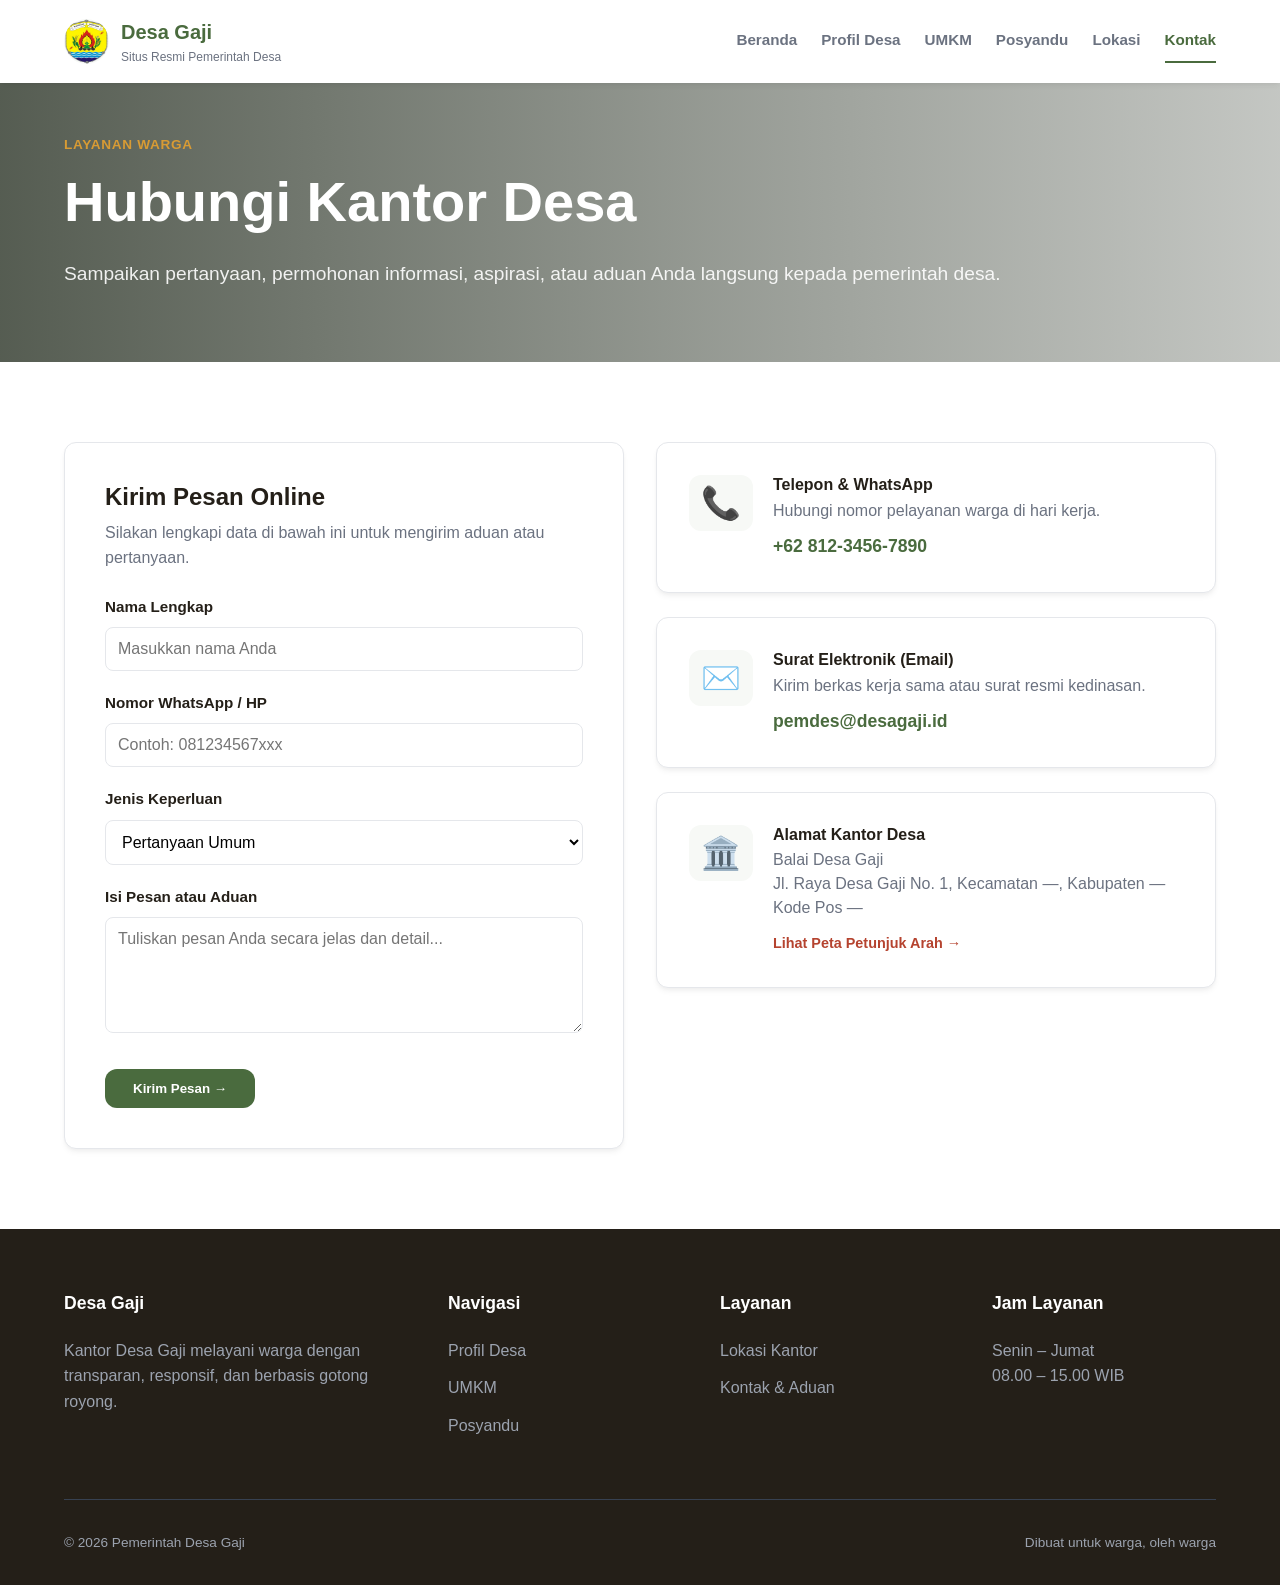
==== kontak.html @ 6e576a25 "Upload website Desa Gaji" ====
<!DOCTYPE html>
<html lang="id">
<head>
<meta charset="UTF-8">
<meta name="viewport" content="width=device-width, initial-scale=1.0">
<title>Kontak &amp; Aduan — Desa Gaji</title>
<meta name="description" content="Hubungi Kantor Pemerintah Desa Gaji atau sampaikan aspirasi dan aduan Anda secara online.">
<link rel="icon" href="assets/logo.jpg" type="image/jpg">
<link rel="stylesheet" href="css/style.css">
</head>
<body>

<header class="site-header">
  <div class="header-inner">
    <a href="index.html" class="brand">
      <img src="assets/logo.jpg" alt="Lambang Desa Gaji" class="brand-mark">
      <span class="brand-text">
        <strong>Desa Gaji</strong>
        <span>Situs Resmi Pemerintah Desa</span>
      </span>
    </a>
    <button class="nav-toggle" aria-label="Buka menu" aria-expanded="false"><span></span></button>
    <nav class="signpost-nav">
      <a href="index.html">Beranda</a>
      <a href="profil.html">Profil Desa</a>
      <a href="umkm.html">UMKM</a>
      <a href="posyandu.html">Posyandu</a>
      <a href="lokasi.html">Lokasi</a>
      <a href="kontak.html">Kontak</a>
    </nav>
  </div>
</header>

<main>
  <!-- HERO BANNER -->
  <section class="hero" style="padding:48px 0 40px;">
    <div class="container">
      <span class="eyebrow">Layanan Warga</span>
      <h1 style="max-width:20ch;">Hubungi Kantor Desa</h1>
      <p class="hero-lede">Sampaikan pertanyaan, permohonan informasi, aspirasi, atau aduan Anda langsung kepada pemerintah desa.</p>
    </div>
  </section>

  <!-- FORMULIR & DETAIL KONTAK -->
  <section>
    <div class="container">
      <div class="grid grid-2">
        
        <!-- Kolom Kiri: Formulir -->
        <div class="card" style="padding: 40px;">
          <h3 style="margin-bottom: 8px;">Kirim Pesan Online</h3>
          <p style="color: var(--gray); margin-bottom: 24px;">Silakan lengkapi data di bawah ini untuk mengirim aduan atau pertanyaan.</p>
          
          <form action="https://formspree.io/f/xvzeylba" method="POST" style="display: flex; flex-direction: column; gap: 20px;">
            
            <!-- Field wajib Formspree untuk redirect setelah kirim -->
            <input type="hidden" name="_subject" value="Pesan Baru dari Website Desa Gaji">
            <input type="hidden" name="_next" value="https://Ayuning23.github.io/desa-gaji/kontak.html?terkirim=1">

            <div>
              <label style="display: block; font-weight: 600; margin-bottom: 8px; font-size: 0.95rem;">Nama Lengkap</label>
              <input type="text" name="nama" placeholder="Masukkan nama Anda" required 
                style="width: 100%; padding: 12px; border: 1px solid var(--border); border-radius: 8px; font-family: inherit; font-size: 1rem;">
            </div>
            
            <div>
              <label style="display: block; font-weight: 600; margin-bottom: 8px; font-size: 0.95rem;">Nomor WhatsApp / HP</label>
              <input type="tel" name="nomor_wa" placeholder="Contoh: 081234567xxx" required 
                style="width: 100%; padding: 12px; border: 1px solid var(--border); border-radius: 8px; font-family: inherit; font-size: 1rem;">
            </div>

            <div>
              <label style="display: block; font-weight: 600; margin-bottom: 8px; font-size: 0.95rem;">Jenis Keperluan</label>
              <select name="jenis_keperluan" style="width: 100%; padding: 12px; border: 1px solid var(--border); border-radius: 8px; font-family: inherit; font-size: 1rem; background-color: white;">
                <option value="pertanyaan">Pertanyaan Umum</option>
                <option value="aduan">Pengaduan / Laporan Fasilitas</option>
                <option value="layanan">Informasi Layanan Surat</option>
                <option value="aspirasi">Aspirasi / Usulan Pembangunan</option>
              </select>
            </div>
            
            <div>
              <label style="display: block; font-weight: 600; margin-bottom: 8px; font-size: 0.95rem;">Isi Pesan atau Aduan</label>
              <textarea name="pesan" rows="5" placeholder="Tuliskan pesan Anda secara jelas dan detail..." required 
                style="width: 100%; padding: 12px; border: 1px solid var(--border); border-radius: 8px; font-family: inherit; font-size: 1rem; resize: vertical;"></textarea>
            </div>
            
            <button type="submit" class="btn btn-primary" style="align-self: flex-start; margin-top: 8px; border: none;">Kirim Pesan →</button>
          </form>

          <!-- Pesan sukses setelah form terkirim -->
          <div id="pesan-sukses" style="display:none; margin-top: 20px; padding: 16px; background: #e8f5e9; border-left: 4px solid #2e7d32; border-radius: 8px;">
            <strong style="color: #2e7d32;">✅ Pesan berhasil dikirim!</strong>
            <p style="margin: 4px 0 0; color: #444; font-size: 0.9rem;">Terima kasih telah menghubungi kami. Perangkat desa akan segera merespons pesan Anda.</p>
          </div>
        </div>

        <!-- Kolom Kanan: Info Kontak Resmi -->
        <div style="display: flex; flex-direction: column; gap: 24px;">
          
          <div class="card" style="display: flex; gap: 20px; align-items: flex-start;">
            <div style="font-size: 2rem; background: var(--light); padding: 12px; border-radius: 12px; line-height: 1;">📞</div>
            <div>
              <h4 style="margin-bottom: 4px;">Telepon &amp; WhatsApp</h4>
              <p style="color: var(--gray); margin-bottom: 8px;">Hubungi nomor pelayanan warga di hari kerja.</p>
              <a href="https://wa.me/6281234567890" target="_blank" style="color: var(--primary); font-weight: 700; display: block; font-size: 1.1rem;">+62 812-3456-7890</a>
            </div>
          </div>

          <div class="card" style="display: flex; gap: 20px; align-items: flex-start;">
            <div style="font-size: 2rem; background: var(--light); padding: 12px; border-radius: 12px; line-height: 1;">✉️</div>
            <div>
              <h4 style="margin-bottom: 4px;">Surat Elektronik (Email)</h4>
              <p style="color: var(--gray); margin-bottom: 8px;">Kirim berkas kerja sama atau surat resmi kedinasan.</p>
              <a href="mailto:pemdes@desagaji.id" style="color: var(--primary); font-weight: 700; display: block; font-size: 1.1rem;">pemdes@desagaji.id</a>
            </div>
          </div>

          <div class="card" style="display: flex; gap: 20px; align-items: flex-start;">
            <div style="font-size: 2rem; background: var(--light); padding: 12px; border-radius: 12px; line-height: 1;">🏛️</div>
            <div>
              <h4 style="margin-bottom: 4px;">Alamat Kantor Desa</h4>
              <p style="color: var(--gray); line-height: 1.5;">
                Balai Desa Gaji<br>
                Jl. Raya Desa Gaji No. 1, Kecamatan —, Kabupaten —<br>
                Kode Pos —
              </p>
              <a href="lokasi.html" style="color: var(--terracotta); font-weight: 600; display: inline-block; margin-top: 12px; font-size: 0.9rem;">Lihat Peta Petunjuk Arah →</a>
            </div>
          </div>

        </div>

      </div>
    </div>
  </section>
</main>

<footer class="site-footer">
  <div class="container">
    <div class="footer-grid">
      <div>
        <h4>Desa Gaji</h4>
        <p>Kantor Desa Gaji melayani warga dengan transparan, responsif, dan berbasis gotong royong.</p>
      </div>
      <div>
        <h4>Navigasi</h4>
        <ul>
          <li><a href="profil.html">Profil Desa</a></li>
          <li><a href="umkm.html">UMKM</a></li>
          <li><a href="posyandu.html">Posyandu</a></li>
        </ul>
      </div>
      <div>
        <h4>Layanan</h4>
        <ul>
          <li><a href="lokasi.html">Lokasi Kantor</a></li>
          <li><a href="kontak.html">Kontak &amp; Aduan</a></li>
        </ul>
      </div>
      <div>
        <h4>Jam Layanan</h4>
        <p>Senin – Jumat<br>08.00 – 15.00 WIB</p>
      </div>
    </div>
    <div class="footer-bottom">
      <span>© <span class="year-now">2026</span> Pemerintah Desa Gaji</span>
      <span>Dibuat untuk warga, oleh warga</span>
    </div>
  </div>
</footer>

<script src="js/script.js"></script>

<!-- Tampilkan pesan sukses jika URL mengandung ?terkirim=1 -->
<script>
  if (window.location.search.includes('terkirim=1')) {
    document.getElementById('pesan-sukses').style.display = 'block';
    window.scrollTo({ top: document.getElementById('pesan-sukses').offsetTop - 100, behavior: 'smooth' });
  }
</script>

</body>
</html>
---- css/style.css ----
/* ==========================================================================
   1. RESET & VARIABLE UTAMA
   ========================================================================== */
:root {
    --primary: #4A6B3E;       /* Hijau Alam / Pertanian */
    --primary-dark: #2F4A2E;
    --secondary: #D89B34;     /* Kuning Emas / Padi */
    --terracotta: #B5432F;    /* Merah Bata / Tanah */
    --dark: #241F18;          /* Teks Utama */
    --light: #F7F9F6;         /* Background Terang */
    --white: #ffffff;
    --gray: #6B7280;
    --border: #E5E7EB;
    
    --shadow: 0 4px 6px -1px rgba(0, 0, 0, 0.05), 0 2px 4px -1px rgba(0, 0, 0, 0.03);
    --shadow-lg: 0 10px 15px -3px rgba(0, 0, 0, 0.05), 0 4px 6px -2px rgba(0, 0, 0, 0.05);
    --radius: 12px;
    --transition: all 0.3s ease;
}

* {
    box-sizing: border-box;
    margin: 0;
    padding: 0;
}

body {
    font-family: 'Segoe UI', Tahoma, Geneva, Verdana, sans-serif;
    color: var(--dark);
    background-color: var(--white);
    line-height: 1.6;
}

a {
    text-decoration: none;
    color: inherit;
    transition: var(--transition);
}

img {
    max-width: 100%;
    height: auto;
}

/* ==========================================================================
   2. LAYOUT UTAMA & CONTAINER
   ========================================================================== */
.container {
    width: 100%;
    max-width: 1200px;
    margin: 0 auto;
    padding: 0 24px;
}

section {
    padding: 80px 0;
}

.section-alt {
    background-color: var(--light);
}

.section-head {
    margin-bottom: 48px;
    max-width: 600px;
}

.eyebrow, .plank-label {
    display: inline-block;
    font-size: 0.85rem;
    font-weight: 700;
    text-transform: uppercase;
    letter-spacing: 0.05em;
    color: var(--primary);
    margin-bottom: 12px;
}

h1, h2, h3, h4 {
    font-weight: 700;
    line-height: 1.2;
    color: var(--dark);
}

h2 { font-size: 2.25rem; margin-bottom: 16px; }
h3 { font-size: 1.5rem; margin-bottom: 12px; }

.grid {
    display: grid;
    gap: 32px;
}

.grid-2 { grid-template-columns: repeat(auto-fit, minmax(450px, 1fr)); }
.grid-3 { grid-template-columns: repeat(auto-fit, minmax(300px, 1fr)); }

/* ==========================================================================
   3. HEADER & NAVIGASI
   ========================================================================== */
.site-header {
    background-color: var(--white);
    box-shadow: var(--shadow);
    position: sticky;
    top: 0;
    z-index: 1000;
}

.header-inner {
    display: flex;
    justify-content: space-between;
    align-items: center;
    max-width: 1200px;
    margin: 0 auto;
    padding: 16px 24px;
}

.brand {
    display: flex;
    align-items: center;
    gap: 12px;
}

.brand-mark {
    height: 45px;
    width: 45px;
    background-color: var(--light); /* Pengganti sementara jika svg belum ada */
    border-radius: 50%;
}

.brand-text strong {
    display: block;
    font-size: 1.25rem;
    color: var(--primary);
}

.brand-text span {
    display: block;
    font-size: 0.75rem;
    color: var(--gray);
}

.signpost-nav {
    display: flex;
    gap: 24px;
}

.signpost-nav a {
    font-weight: 600;
    font-size: 0.95rem;
    color: var(--gray);
    padding: 8px 0;
    border-bottom: 2px solid transparent;
}

.signpost-nav a:hover, .signpost-nav a.active {
    color: var(--primary);
    border-bottom-color: var(--primary);
}

.nav-toggle {
    display: none;
    background: none;
    border: none;
    cursor: pointer;
    padding: 8px;
}

.nav-toggle span {
    display: block;
    width: 25px;
    height: 3px;
    background-color: var(--dark);
    position: relative;
    transition: var(--transition);
}

.nav-toggle span::before, .nav-toggle span::after {
    content: '';
    position: absolute;
    width: 25px;
    height: 3px;
    background-color: var(--dark);
    transition: var(--transition);
}
.nav-toggle span::before { top: -8px; }
.nav-toggle span::after { bottom: -8px; }

/* ==========================================================================
   4. KOMPONEN UTAMA (BUTTON & CARD)
   ========================================================================== */
.btn {
    display: inline-flex;
    align-items: center;
    justify-content: center;
    padding: 12px 28px;
    font-weight: 600;
    border-radius: var(--radius);
    transition: var(--transition);
    cursor: pointer;
    border: 2px solid transparent;
}

.btn-primary {
    background-color: var(--primary);
    color: var(--white);
}

.btn-primary:hover {
    background-color: var(--primary-dark);
}

.btn-outline {
    background-color: transparent;
    border-color: var(--border);
    color: var(--dark);
}

.btn-outline:hover, .btn-outline.active {
    border-color: var(--primary);
    background-color: var(--primary);
    color: var(--white);
}

.card {
    background-color: var(--white);
    padding: 32px;
    border-radius: var(--radius);
    box-shadow: var(--shadow);
    border: 1px solid var(--border);
    transition: var(--transition);
    position: relative;
    overflow: hidden;
}

.card:hover {
    transform: translateY(-4px);
    box-shadow: var(--shadow-lg);
}

.badge {
    display: inline-block;
    padding: 4px 12px;
    font-size: 0.75rem;
    font-weight: 700;
    border-radius: 50px;
    background-color: var(--light);
    color: var(--primary);
    margin-bottom: 16px;
}

/* ==========================================================================
   5. HALAMAN BERANDA (HERO & STATS)
   ========================================================================== */
.hero {
    position: relative;
    background-size: cover;
    background-position: center;
    background-repeat: no-repeat;
    padding: 160px 0 140px;
    color: var(--white);
    isolation: isolate;
}

.hero::before {
    content: "";
    position: absolute;
    inset: 0;
    background: linear-gradient(90deg, rgba(20,30,15,0.72) 0%, rgba(20,30,15,0.45) 55%, rgba(20,30,15,0.25) 100%);
    z-index: -1;
}

.hero-content {
    max-width: 640px;
}

.hero .eyebrow {
    color: var(--secondary);
}

.hero h1 {
    font-size: 3.5rem;
    margin-bottom: 24px;
    color: var(--white);
}

.hero-lede {
    font-size: 1.2rem;
    color: rgba(255,255,255,0.9);
    margin-bottom: 32px;
}

.hero-actions {
    display: flex;
    gap: 16px;
    flex-wrap: wrap;
}

.hero .btn-outline {
    background-color: var(--white);
    border-color: var(--white);
    color: var(--dark);
}

.hero .btn-outline:hover {
    background-color: transparent;
    color: var(--white);
}

/* Stat Strip */
.stat-strip {
    background-color: var(--primary);
    color: var(--white);
    padding: 40px 0;
}

.stat-strip .container {
    display: flex;
    justify-content: space-around;
    flex-wrap: wrap;
    gap: 32px;
}

.stat {
    text-align: center;
}

.stat .num {
    font-size: 3rem;
    font-weight: 800;
    line-height: 1;
    margin-bottom: 8px;
    color: var(--secondary);
}

.stat .lbl {
    font-size: 0.95rem;
    font-weight: 600;
    opacity: 0.9;
}

/* Service Card */
.service-card .ic {
    font-size: 2.5rem;
    margin-bottom: 20px;
}

.service-card .go {
    display: block;
    margin-top: 20px;
    font-weight: 700;
    color: var(--primary);
    font-size: 0.9rem;
}

/* CTA */
.cta-strip {
    background-color: var(--terracotta);
    color: var(--white);
    text-align: center;
}

.cta-strip h2 {
    color: var(--white);
    margin-bottom: 24px;
}

.cta-strip .btn {
    background-color: var(--white);
    color: var(--terracotta);
}

.cta-strip .btn:hover {
    background-color: var(--light);
}

/* ==========================================================================
   6. KATALOG UMKM & LOKASI MAP
   ========================================================================== */
.umkm-card .thumb {
    height: 160px;
    margin: -32px -32px 24px -32px;
    display: flex;
    align-items: center;
    justify-content: center;
    color: var(--white);
    font-weight: 700;
    padding: 24px;
    text-align: center;
    font-size: 1.2rem;
}

.umkm-card .price {
    margin-top: 16px;
    font-weight: 700;
    color: var(--terracotta);
    font-size: 1.1rem;
}

.map-frame iframe {
    width: 100%;
    height: 450px;
    border: none;
    border-radius: var(--radius);
    box-shadow: var(--shadow);
    background-color: var(--light);
}

/* ==========================================================================
   7. PROFIL TIMELINE & TABEL POSYANDU
   ========================================================================== */
.timeline {
    position: relative;
    padding-left: 32px;
}

.timeline::before {
    content: '';
    position: absolute;
    left: 0;
    top: 8px;
    bottom: 8px;
    width: 4px;
    background-color: var(--border);
}

.timeline-item {
    position: relative;
    margin-bottom: 40px;
}

.timeline-item::before {
    content: '';
    position: absolute;
    left: -38px;
    top: 6px;
    width: 16px;
    height: 16px;
    border-radius: 50%;
    background-color: var(--primary);
    border: 4px solid var(--white);
    box-shadow: var(--shadow);
}

.timeline-item .yr {
    font-weight: 700;
    color: var(--primary);
    margin-bottom: 4px;
}

/* Tabel */
table {
    width: 100%;
    border-collapse: collapse;
    background-color: var(--white);
    border-radius: var(--radius);
    overflow: hidden;
    box-shadow: var(--shadow);
    margin-top: 32px;
}

th, td {
    padding: 16px 24px;
    text-align: left;
}

th {
    background-color: var(--primary);
    color: var(--white);
    font-weight: 600;
}

tr:nth-child(even) {
    background-color: var(--light);
}

tr {
    border-bottom: 1px solid var(--border);
}

/* Struktur Organisasi Sederhana */
.org-chart {
    display: flex;
    flex-direction: column;
    align-items: center;
    gap: 20px;
    margin-top: 48px;
}

.org-node {
    background-color: var(--white);
    padding: 16px 24px;
    border-radius: var(--radius);
    box-shadow: var(--shadow);
    border: 2px solid var(--primary);
    text-align: center;
    min-width: 200px;
}

.org-node strong { display: block; color: var(--primary); }
.org-node span { font-size: 0.8rem; color: var(--gray); }

.org-row {
    display: flex;
    gap: 24px;
    flex-wrap: wrap;
    justify-content: center;
}

.org-connector {
    width: 2px;
    height: 20px;
    background-color: var(--primary);
}

/* ==========================================================================
   8. FOOTER
   ========================================================================== */
.site-footer {
    background-color: var(--dark);
    color: #9CA3AF;
    padding: 64px 0 32px 0;
}

.footer-grid {
    display: grid;
    grid-template-columns: 1.5fr repeat(3, 1fr);
    gap: 48px;
    margin-bottom: 48px;
}

.site-footer h4 {
    color: var(--white);
    margin-bottom: 24px;
    font-size: 1.1rem;
}

.site-footer ul {
    list-style: none;
}

.site-footer ul li {
    margin-bottom: 12px;
}

.site-footer ul a:hover {
    color: var(--white);
}

.footer-bottom {
    border-top: 1px solid #374151;
    padding-top: 32px;
    display: flex;
    justify-content: space-between;
    font-size: 0.85rem;
}

/* ==========================================================================
   9. RESPONSIVE DESIGN (HP & TABLET)
   ========================================================================== */
@media (max-width: 992px) {
    .hero { padding: 120px 0 90px; text-align: center; }
    .hero-content { max-width: 100%; }
    .hero h1 { font-size: 2.5rem; }
    .hero-actions { justify-content: center; }
    .footer-grid { grid-template-columns: 1fr 1fr; }
    
    /* Ganti grid custom di halaman lokasi */
    main section .grid[style*="grid-template-columns"] {
        grid-template-columns: 1fr !important;
    }
}

@media (max-width: 768px) {
    .nav-toggle { display: block; }
    .signpost-nav {
        display: none;
        position: absolute;
        top: 100%;
        left: 0;
        right: 0;
        background-color: var(--white);
        flex-direction: column;
        padding: 24px;
        box-shadow: var(--shadow-lg);
        gap: 16px;
    }
    .signpost-nav.open { display: flex; }
    .footer-grid { grid-template-columns: 1fr; gap: 32px; }
    .footer-bottom { flex-direction: column; gap: 12px; text-align: center; }
    table { display: block; overflow-x: auto; }
}
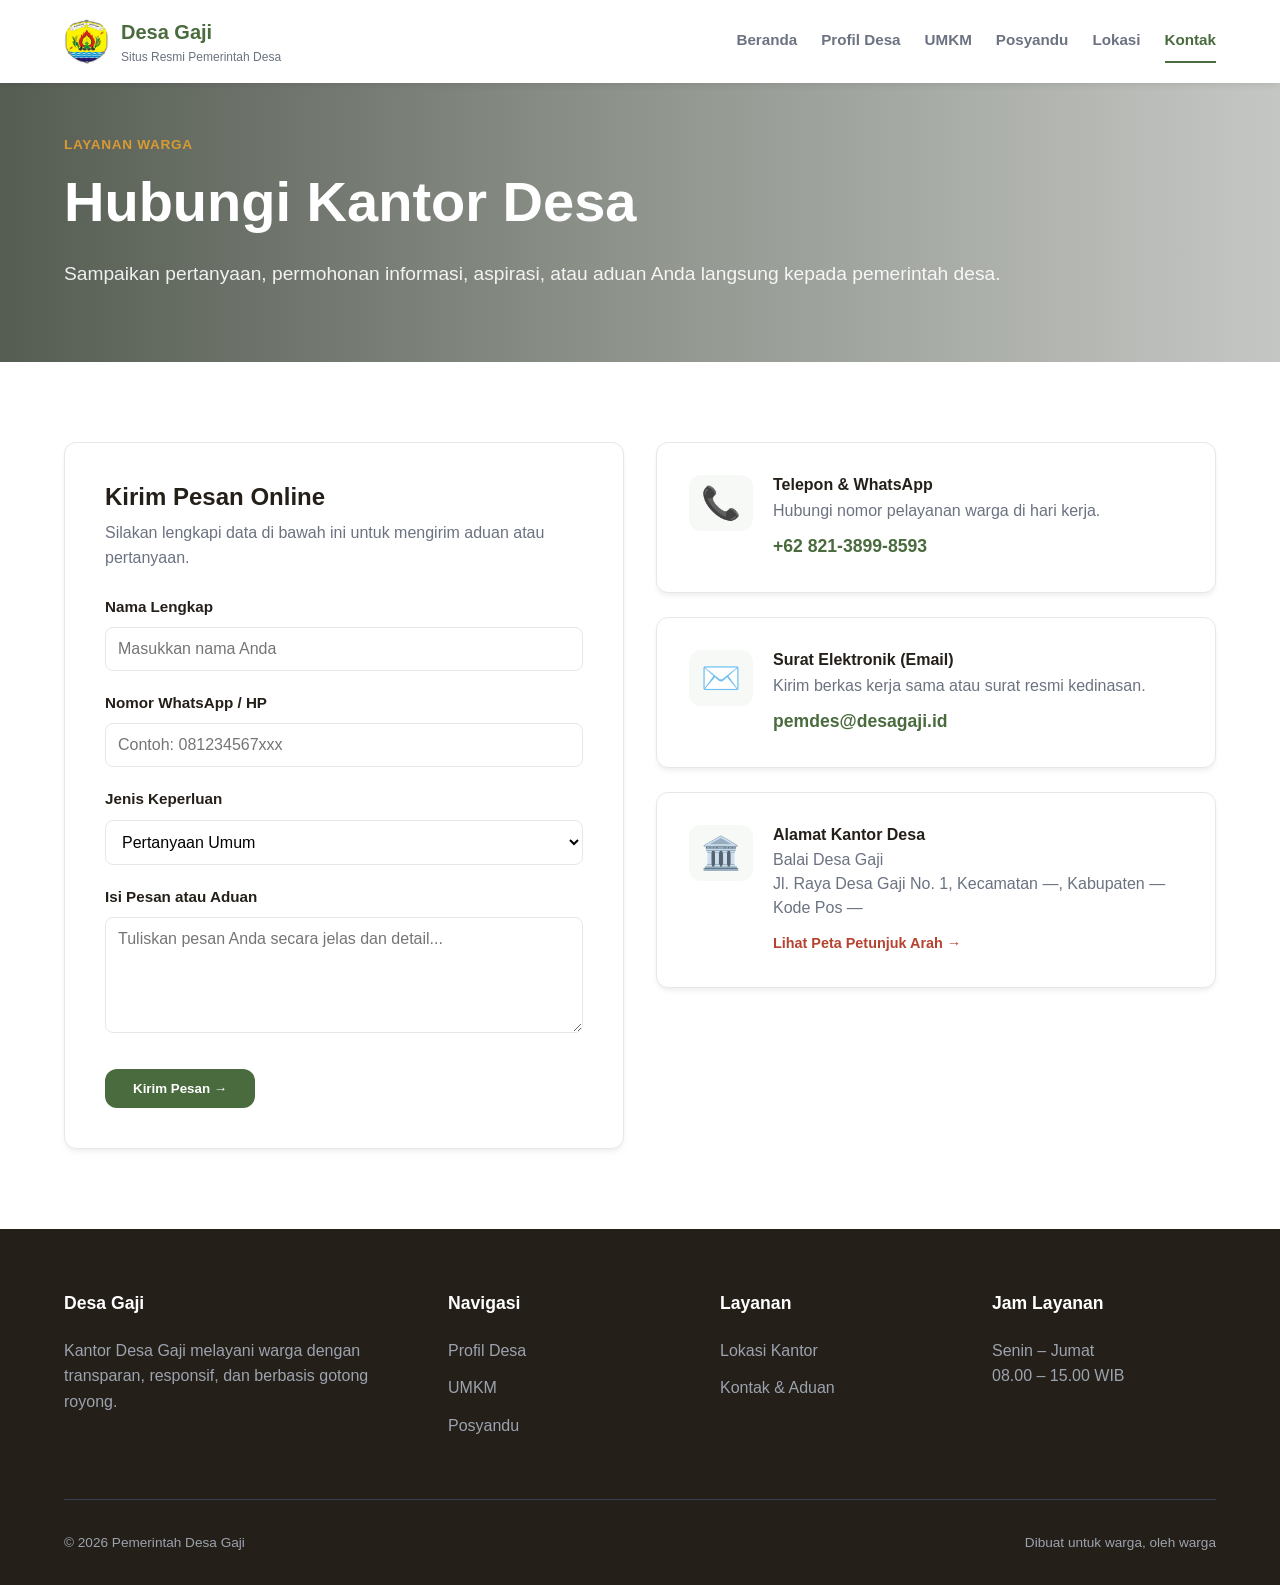
==== commit af3e54ac: "update embed maps lokasi balai desa gaji" ====
--- a/kontak.html
+++ b/kontak.html
@@ -103,7 +103,7 @@
             <div>
               <h4 style="margin-bottom: 4px;">Telepon &amp; WhatsApp</h4>
               <p style="color: var(--gray); margin-bottom: 8px;">Hubungi nomor pelayanan warga di hari kerja.</p>
-              <a href="https://wa.me/6281234567890" target="_blank" style="color: var(--primary); font-weight: 700; display: block; font-size: 1.1rem;">+62 812-3456-7890</a>
+              <a href="https://wa.me/6282138998593" target="_blank" style="color: var(--primary); font-weight: 700; display: block; font-size: 1.1rem;">+62 821-3899-8593</a>
             </div>
           </div>
 
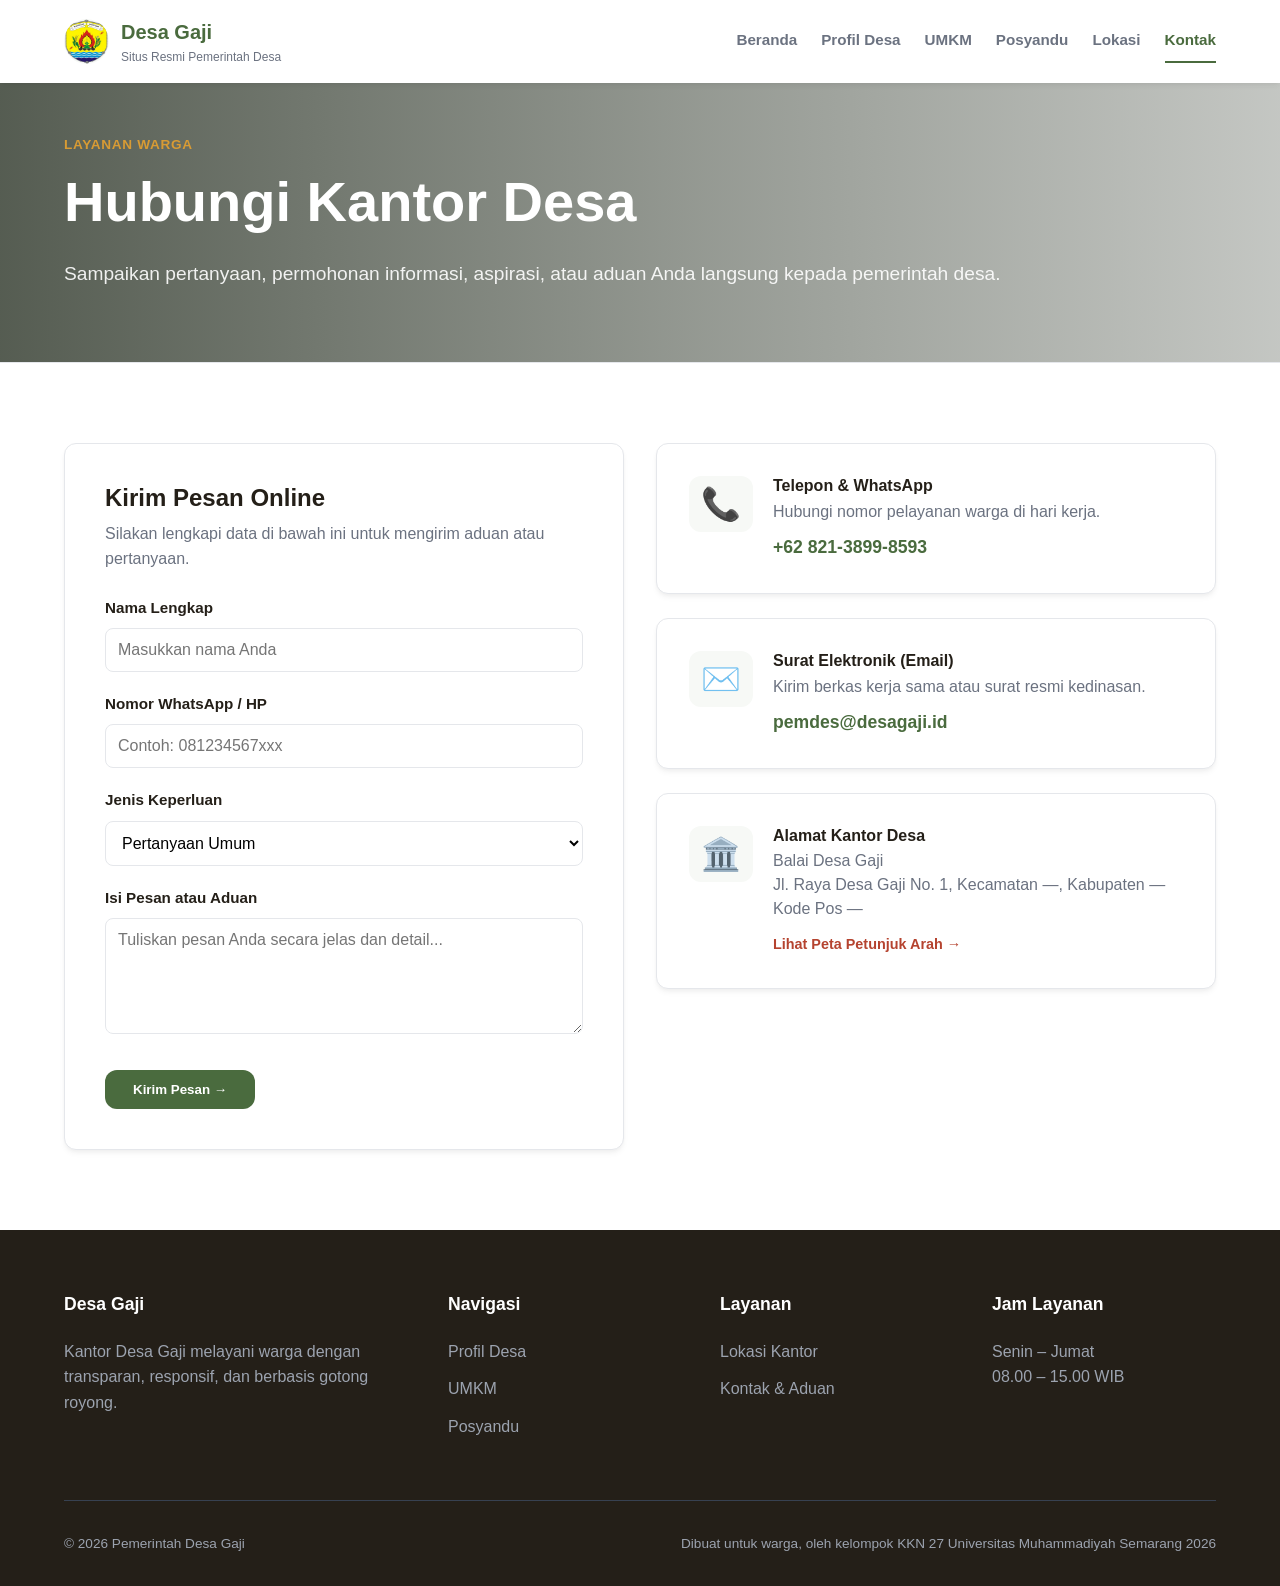
==== commit 9b55c82e: "update teks eyebrow hero beranda" ====
--- a/kontak.html
+++ b/kontak.html
@@ -165,7 +165,7 @@
     </div>
     <div class="footer-bottom">
       <span>© <span class="year-now">2026</span> Pemerintah Desa Gaji</span>
-      <span>Dibuat untuk warga, oleh warga</span>
+      <span>Dibuat untuk warga, oleh kelompok KKN 27 Universitas Muhammadiyah Semarang 2026</span>
     </div>
   </div>
 </footer>
--- a/css/style.css
+++ b/css/style.css
@@ -56,6 +56,10 @@
     padding: 80px 0;
 }
 
+main > section + section {
+    border-top: 1px solid var(--border);
+}
+
 .section-alt {
     background-color: var(--light);
 }
@@ -445,6 +449,8 @@
     margin-bottom: 4px;
 }
 
+
+
 /* Tabel */
 table {
     width: 100%;
@@ -496,6 +502,54 @@
 
 .org-node strong { display: block; color: var(--primary); }
 .org-node span { font-size: 0.8rem; color: var(--gray); }
+
+/* Tujuan & Sasaran */
+.ts-list {
+    display: flex;
+    flex-direction: column;
+    gap: 24px;
+}
+
+.ts-card {
+    padding: 32px 40px;
+}
+
+.ts-card h3 {
+    color: var(--primary);
+    padding-bottom: 16px;
+    margin-bottom: 24px;
+    border-bottom: 1px solid var(--border);
+}
+
+.ts-tujuan {
+    margin-bottom: 24px;
+}
+
+.ts-tujuan:last-child {
+    margin-bottom: 0;
+}
+
+.ts-tujuan h4 {
+    font-size: 1.05rem;
+    font-weight: 700;
+    color: var(--dark);
+    margin-bottom: 12px;
+    line-height: 1.4;
+}
+
+.ts-sasaran {
+    list-style: decimal;
+    padding-left: 22px;
+    color: var(--gray);
+}
+
+.ts-sasaran li {
+    margin-bottom: 8px;
+}
+
+.ts-sasaran li:last-child {
+    margin-bottom: 0;
+}
 
 .org-row {
     display: flex;
